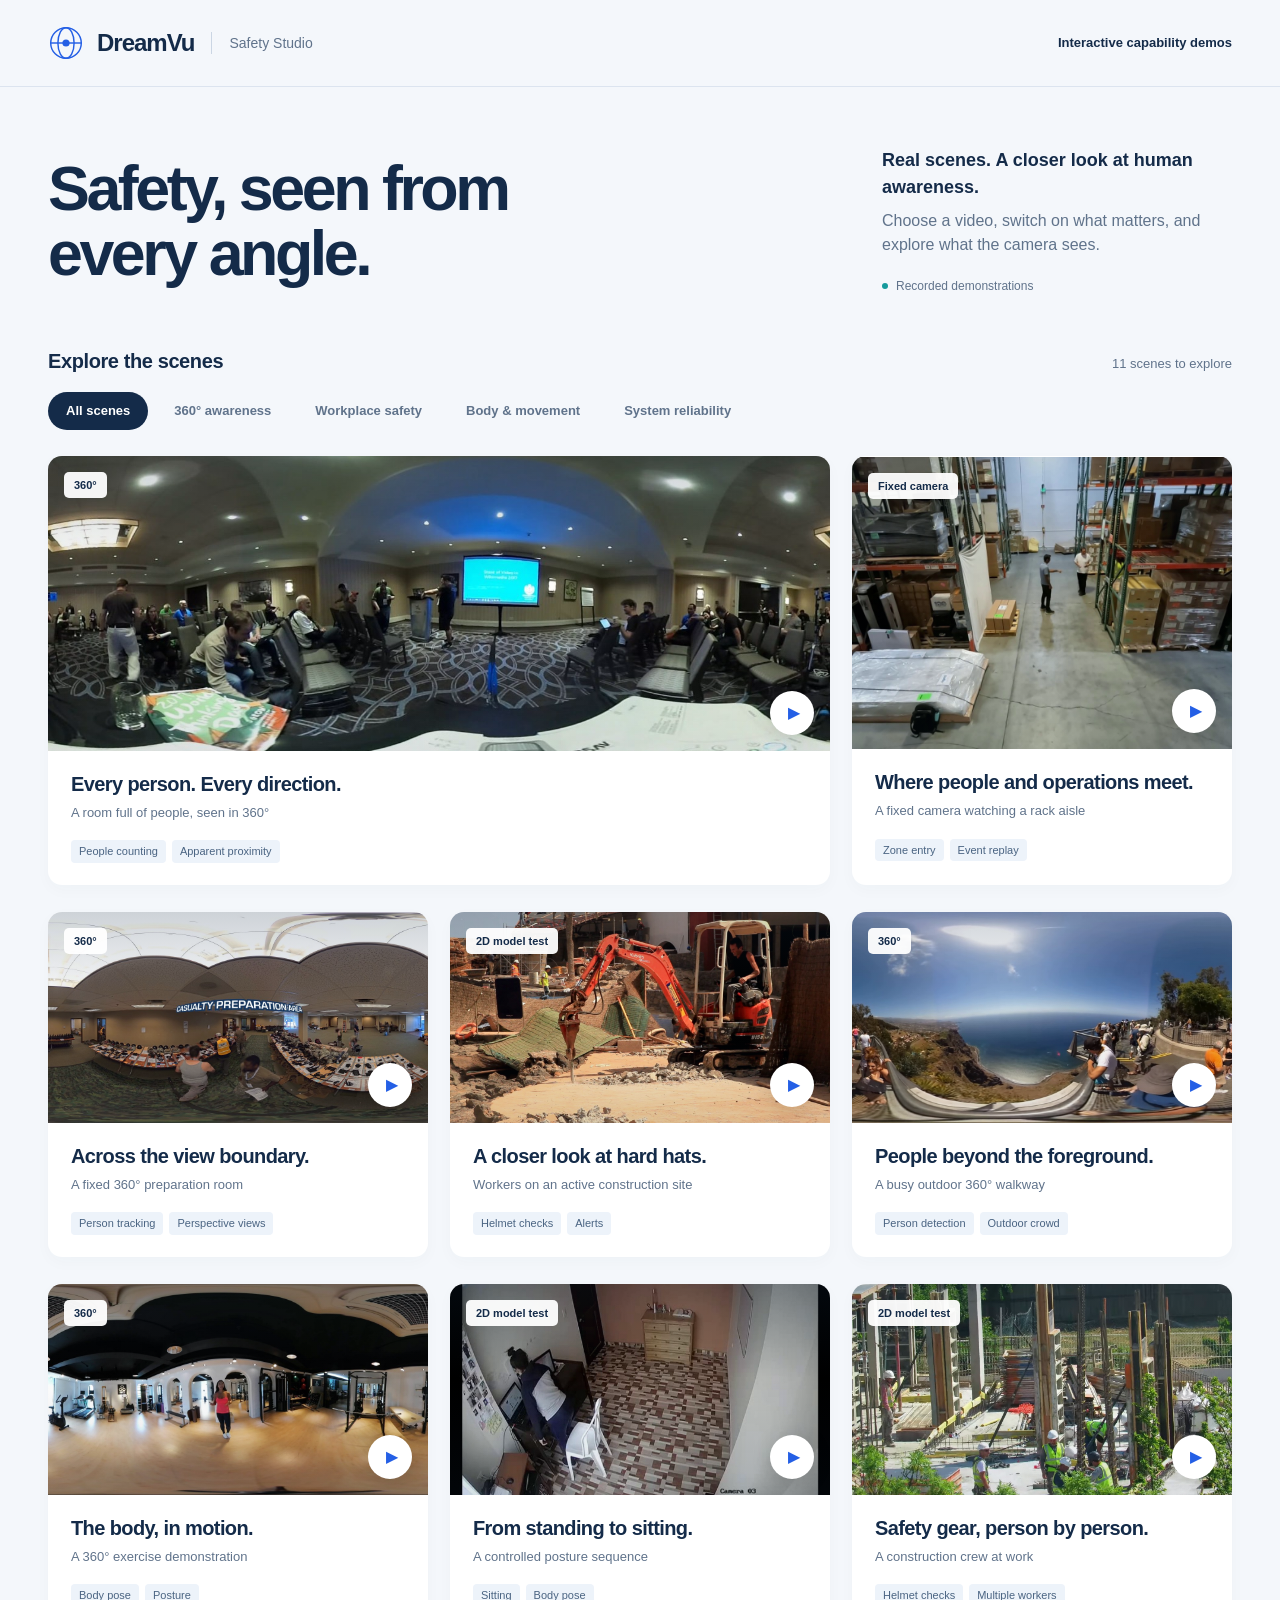
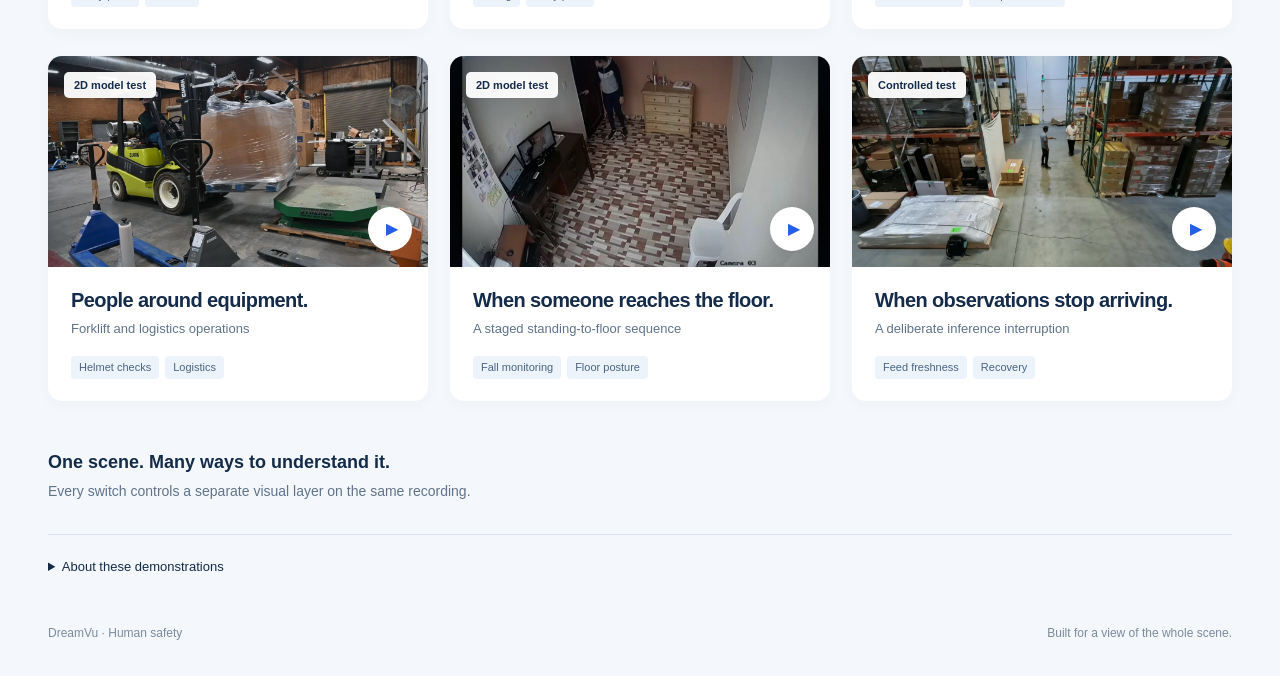
==== index.html @ ffd56cc5 "Publish interactive DreamVu safety demos" ====
<!doctype html>
<html lang="en">
<head>
  <meta charset="utf-8"><meta name="viewport" content="width=device-width,initial-scale=1">
  <meta name="theme-color" content="#f4f7fb">
  <title>DreamVu — Safety Studio</title>
  <link rel="stylesheet" href="demo/style.css">
  <script defer src="demo/catalog.js"></script><script defer src="demo/zone-evaluator.js"></script><script defer src="demo/app.js"></script>
</head>
<body>
  <header class="site-header">
    <a class="brand" href="demo.html" aria-label="DreamVu Safety Studio home">
      <svg viewBox="0 0 40 40" aria-hidden="true"><circle cx="20" cy="20" r="17"/><ellipse cx="20" cy="20" rx="9" ry="17"/><path d="M3 20h34"/><circle cx="20" cy="20" r="4" class="pupil"/></svg>
      <strong>DreamVu</strong><span class="brand-divider"></span><span>Safety Studio</span>
    </a>
    <span class="archive-link">Interactive capability demos</span>
  </header>
  <main class="library" id="library">
    <div class="intro">
      <h1>Safety, seen from<br>every angle.</h1>
      <div class="intro-copy"><p>Real scenes. A closer look at human awareness.</p><p>Choose a video, switch on what matters, and explore what the camera sees.</p><span class="recorded-label"><i></i> Recorded demonstrations</span></div>
    </div>
    <div class="collection-bar"><h2>Explore the scenes</h2><span id="scene-count"></span></div>
    <nav class="filters" aria-label="Filter scenes">
      <button class="filter active" data-filter="all" aria-pressed="true">All scenes</button>
      <button class="filter" data-filter="surround" aria-pressed="false">360° awareness</button>
      <button class="filter" data-filter="workplace" aria-pressed="false">Workplace safety</button>
      <button class="filter" data-filter="body" aria-pressed="false">Body &amp; movement</button>
      <button class="filter" data-filter="system" aria-pressed="false">System reliability</button>
    </nav>
    <div id="scene-grid" class="scene-grid"></div>
    <div class="library-footer"><div><strong>One scene. Many ways to understand it.</strong><p>Every switch controls a separate visual layer on the same recording.</p></div></div>
    <details class="about"><summary>About these demonstrations</summary><p>These are saved model outputs played over recorded footage, not a live camera feed. The models remain prototypes: missed detections, uncertain posture and identity changes can occur. Distance colors use apparent body size; no calibrated distance or Orin real-time performance is claimed. Event logging and feed health are integration views for the core platform.</p><div id="credits"></div></details>
  </main>
  <footer class="site-footer"><span>DreamVu · Human safety</span><span>Built for a view of the whole scene.</span></footer>

  <dialog id="studio" class="studio" aria-labelledby="scene-title">
    <div class="studio-top"><button id="close-studio" class="back-button" aria-label="Close scene and return to library"><span aria-hidden="true">←</span> All scenes</button><div><h2 id="scene-title"></h2><p id="scene-subtitle"></p></div><span id="scene-format" class="format-pill"></span></div>
    <div class="studio-layout">
      <section class="experience" aria-label="Interactive video">
        <div class="player-shell">
          <div class="player-top"><span class="replay-indicator"><i></i> Recorded replay</span><span id="player-count" class="player-count" hidden></span><span id="mode-label">Panorama</span><button id="fullscreen" class="icon-button" title="Expand video" aria-label="Expand video">⛶</button></div>
          <div class="picture" id="picture">
            <video id="source-video" muted playsinline preload="metadata" tabindex="-1" aria-hidden="true"></video>
            <canvas id="scene-canvas" width="1280" height="640" tabindex="0" aria-label="Video with interactive person overlays. Click a person to inspect them."></canvas>
            <div id="loading" class="loading"><span class="loading-ring"></span><strong>Opening the scene</strong><span>Loading video and observations…</span></div>
            <div id="video-error" class="video-error" hidden><strong>This scene could not load.</strong><p id="error-message"></p><button id="retry-scene">Try again</button></div>
          </div>
          <div class="transport">
            <div class="seek-wrap"><div id="event-markers" aria-hidden="true"></div><input id="seek" type="range" min="0" max="100" step="0.01" value="0" aria-label="Video position"></div>
            <div class="transport-row"><button id="play" class="play-button" aria-label="Play video">▶</button><button id="restart" class="icon-button" aria-label="Restart video" title="Restart">↺</button><span id="time-label">0:00 / 0:00</span><span class="transport-spacer"></span><button id="highlight" class="compare-button highlight-button" title="Jump to the selected example moment">Highlight</button><label class="speed-label">Speed <select id="speed" aria-label="Playback speed"><option value="0.5">0.5×</option><option value="1" selected>1×</option><option value="2">2×</option></select></label><button id="raw-button" class="compare-button" aria-pressed="false">Clean video</button></div>
          </div>
        </div>
        <div class="video-caption"><span id="scene-purpose"></span><span class="click-hint">Click a person to inspect</span></div>
        <div id="proximity-legend" class="proximity-legend" hidden><strong>Apparent proximity</strong><span><i class="near"></i>Larger / nearer estimate</span><span><i class="mid"></i>Medium</span><span><i class="far"></i>Smaller / farther estimate</span><button id="proximity-info" aria-expanded="false" aria-controls="proximity-note" title="How proximity is estimated">ⓘ</button></div>
        <p id="proximity-note" class="explanation" hidden>Color is based on angular body size, not measured distance. A larger visible body is usually closer, but posture, body height and occlusion affect this estimate. No distances in meters are available for these clips.</p>
        <div id="zone-editor" class="zone-editor" hidden><div><strong id="zone-editor-title">Define a zone</strong><p id="zone-editor-note">Draw a polygon on the video to evaluate the observed feet.</p></div><div class="zone-editor-actions"><button id="draw-zone">Draw zone</button><button id="finish-zone" hidden>Use this zone</button><button id="cancel-zone" hidden>Cancel</button><button id="clear-zone" hidden>Reset zone</button></div></div>
        <div class="evidence-row">
          <section class="insight-panel" id="insight-panel" aria-label="Current scene observations"><div class="panel-heading"><h3>In this moment</h3><span id="evidence-time"></span></div><div id="insights"></div><div id="person-chips" class="person-chips" aria-label="Inspect a tracked person"></div></section>
          <section id="radar-panel" class="radar-panel" aria-label="Direction map"><div class="panel-heading"><h3>Around the camera</h3><span>360°</span></div><canvas id="radar" width="400" height="280" aria-label="People arranged by bearing; radius is an apparent-size proxy"></canvas><p>Direction from the camera. Radius uses apparent size.</p></section>
        </div>
        <section id="events-panel" class="event-panel"><div class="panel-heading"><h3>Moments worth a closer look</h3><span id="event-count"></span></div><div id="event-list"></div></section>
        <div class="source-note"><span id="source-credit"></span><details><summary>Observation notes</summary><p id="scene-limits"></p><p>Playback speed is independent of inference speed. This is an offline prototype demonstration.</p></details></div>
      </section>
      <aside class="controls-rail" id="scene-controls" aria-label="Scene controls">
        <button id="close-layers" class="mobile-close-layers" aria-label="Close layer controls">Back to video <span aria-hidden="true">↓</span></button>
        <div class="rail-heading"><div><h3>Make the scene yours.</h3><p>Every capability. Your choice of layers.</p></div><button id="reset-layers" class="text-button">Reset</button></div>
        <div class="layer-count"><span id="active-layer-count"></span><span id="available-layer-count"></span></div>
        <div id="layer-list"></div>
        <section class="person-inspector" id="person-inspector"><div class="inspector-idle"><span class="target-icon" aria-hidden="true">⌖</span><h3>Follow one person.</h3><p>Select a marker in the video or a person below it to see their observations.</p></div></section>
        <div class="rail-note"><span class="tiny-dot"></span>Switches change the visualization.<br>The recorded model results stay the same.</div>
      </aside>
    </div>
    <button id="mobile-layers" class="mobile-layers" aria-expanded="false" aria-controls="scene-controls">Adjust layers <span id="mobile-layer-count"></span></button>
  </dialog>
</body>
</html>
---- demo/style.css ----
:root{--paper:#fff;--bg:#f4f7fb;--ink:#142b49;--muted:#60738b;--blue:#245fe5;--teal:#159a9c;--amber:#eba640;--red:#d94f5c;--line:#dce4ef;--font:'Avenir Next',Avenir,'Segoe UI',sans-serif}
*{box-sizing:border-box}body{margin:0;background:var(--bg);color:var(--ink);font:16px/1.5 var(--font);-webkit-font-smoothing:antialiased}button,input,select{font:inherit}button,a,input,summary{touch-action:manipulation}button{cursor:pointer}button:disabled{cursor:wait;opacity:.5}a{color:inherit;text-decoration:none}button:focus-visible,a:focus-visible,summary:focus-visible,input:focus-visible,select:focus-visible,canvas:focus-visible{outline:3px solid #e4ad3e;outline-offset:4px}button{color:inherit}button::-moz-focus-inner{border:0}[hidden]{display:none!important}
.site-header{max-width:1504px;margin:auto;padding:25px 48px;display:flex;justify-content:space-between;align-items:center;border-bottom:1px solid var(--line)}.brand{display:flex;gap:13px;align-items:center}.brand svg{width:36px;height:36px;stroke:var(--blue);stroke-width:1.6;fill:none}.brand .pupil{fill:var(--blue);stroke:none}.brand strong{font-size:24px;letter-spacing:-1px}.brand>span:last-child{font-size:14px;color:var(--muted)}.brand-divider{width:1px;height:22px;background:#cbd6e4;margin:0 4px}.archive-link{font-size:13px;font-weight:600}.archive-link span{color:var(--blue);margin-left:10px;font-size:20px}.archive-link:hover{color:var(--blue)}.library{max-width:1504px;padding:0 48px;margin:auto}.intro{display:flex;gap:60px;align-items:center;justify-content:space-between;padding:60px 0 51px}.intro h1{font-size:clamp(42px,4.9vw,74px);font-weight:600;line-height:1.04;letter-spacing:-.055em;margin:0}.intro-copy{max-width:350px;font-size:16px;color:var(--muted)}.intro-copy p:first-child{font-size:18px;font-weight:600;color:var(--ink);margin-bottom:8px}.intro-copy p{margin:0 0 20px}.recorded-label{font-size:12px;display:flex;align-items:center;gap:8px}.recorded-label i,.replay-indicator i{width:6px;height:6px;display:inline-block;border-radius:50%;background:var(--teal)}.collection-bar{display:flex;align-items:baseline;justify-content:space-between}.collection-bar h2{font-size:20px;margin:0 0 16px;font-weight:600;letter-spacing:-.4px}.collection-bar>span{color:var(--muted);font-size:13px}.filters{display:flex;gap:8px;flex-wrap:wrap;margin-bottom:26px}.filter{background:transparent;padding:8px 17px;border:1px solid transparent;border-radius:24px;color:var(--muted);font-size:13px;font-weight:600}.filter.active{background:var(--ink);color:white}.filter:not(.active):hover{border-color:#c5d2e2;color:var(--ink)}
.scene-grid{display:grid;grid-template-columns:repeat(6,minmax(0,1fr));gap:27px 22px}.scene-card{grid-column:span 2;border:0;padding:0;background:var(--paper);text-align:left;overflow:hidden;border-radius:14px;box-shadow:0 5px 16px #18395507;transition:box-shadow .2s,transform .2s;position:relative}.scene-card:hover{transform:translateY(-3px);box-shadow:0 12px 28px #17385915}.scene-card.featured{grid-column:span 4}.scene-card .poster{aspect-ratio:1.8;position:relative;overflow:hidden;background:#d9e4ec}.scene-card.featured .poster{aspect-ratio:2.65}.scene-card.featured+.scene-card .poster{aspect-ratio:1.3}.poster img{width:100%;height:100%;object-fit:cover;display:block}.poster::after{content:'';position:absolute;inset:0;background:linear-gradient(180deg,#10274233,transparent 45%,#10274222);pointer-events:none}.format-badge{position:absolute;top:16px;left:16px;padding:5px 10px;background:#fffffff2;border-radius:5px;font-size:11px;font-weight:600;z-index:1;color:var(--ink)}.play-orb{position:absolute;right:16px;bottom:16px;border-radius:50%;width:44px;height:44px;display:grid;place-items:center;background:#fff;color:var(--blue);box-shadow:0 3px 20px #0002;z-index:1;font-size:16px;padding-left:3px;transition:background .2s,color .2s}.scene-card:hover .play-orb{background:var(--blue);color:white}.card-copy{padding:21px 23px 22px}.card-copy h3{font-size:20px;line-height:1.2;font-weight:600;letter-spacing:-.6px;margin:0 0 7px}.card-copy p{font-size:13px;color:var(--muted);margin:0 0 18px}.tags{display:flex;gap:6px;flex-wrap:wrap}.tags span{font-size:11px;padding:3px 8px;border-radius:4px;background:#edf3fa;color:#4a6482}.library-footer{display:flex;justify-content:space-between;gap:20px;align-items:center;padding:48px 0 27px}.library-footer strong{font-size:18px;font-weight:600}.library-footer p{color:var(--muted);font-size:14px;margin:5px 0}.library-footer a{font-size:13px;color:var(--blue);font-weight:600;white-space:nowrap}.about{border-top:1px solid var(--line);padding:22px 0;color:var(--muted);font-size:13px}.about summary{cursor:pointer;width:max-content;color:var(--ink)}.about p{max-width:85ch}.about #credits{columns:2;column-gap:32px}.about #credits p{break-inside:avoid}.site-footer{max-width:1504px;margin:auto;padding:26px 48px 34px;color:#7a8b9e;font-size:12px;display:flex;justify-content:space-between}
.studio{border:0;padding:0;margin:0;background:#f4f7fb;color:var(--ink);width:100vw;max-width:none;height:100dvh;max-height:none;overflow:auto}.studio::backdrop{background:#122843b3}.studio-top{height:90px;display:flex;align-items:center;gap:28px;padding:0 32px;background:var(--paper);border-bottom:1px solid var(--line);position:sticky;top:0;z-index:5}.back-button{border:0;background:none;font-size:13px;font-weight:600;display:flex;gap:12px;align-items:center;padding:12px 16px 12px 0;white-space:nowrap;border-right:1px solid var(--line)}.back-button span{font-size:24px;color:var(--blue)}.studio-top h2{font-size:22px;font-weight:600;letter-spacing:-.65px;margin:0;line-height:1.2}.studio-top p{font-size:12px;margin:4px 0 0;color:var(--muted)}.format-pill{margin-left:auto;font-size:12px;border:1px solid var(--line);padding:6px 13px;border-radius:5px;white-space:nowrap}.studio-layout{display:grid;grid-template-columns:minmax(0,1fr) 304px;gap:28px;max-width:1700px;margin:auto;padding:28px 32px 44px}.experience{min-width:0}.player-shell{border-radius:12px;overflow:hidden;background:#10223b;color:white;box-shadow:0 8px 30px #122b4910}.player-top{display:flex;align-items:center;gap:16px;height:43px;padding:0 18px;font-size:11px;color:#bdcce1}.replay-indicator{display:flex;align-items:center;gap:8px}.replay-indicator i{background:#67d3cc}.player-top #mode-label{margin-left:auto}.player-top .icon-button{font-size:19px;padding:0 3px;color:#fff}.picture{position:relative;background:#0e2036;min-height:180px;overflow:hidden}#source-video{position:absolute;width:1px;height:1px;opacity:0;pointer-events:none;z-index:-1}#scene-canvas{display:block;width:100%;height:auto;cursor:crosshair;outline-offset:-4px}.loading,.video-error{position:absolute;inset:0;display:flex;flex-direction:column;align-items:center;justify-content:center;background:#10223bf0;gap:9px;text-align:center;padding:20px}.loading>strong{font-size:18px;font-weight:500}.loading>span:last-child{color:#a8bbd1;font-size:13px}.loading-ring{border:2px solid #ffffff20;border-top-color:#79a5ff;border-radius:50%;width:32px;height:32px;animation:spin .9s linear infinite;margin-bottom:12px}.video-error p{font-size:13px;max-width:50ch}.video-error button{padding:8px 16px;border:0;border-radius:6px;background:white;color:var(--ink)}@keyframes spin{to{transform:rotate(360deg)}}.transport{padding:0 18px 8px}.seek-wrap{position:relative;height:25px;display:flex;align-items:center}.seek-wrap input{width:100%;margin:0;accent-color:#6f9bff;cursor:pointer;z-index:1;height:6px}.seek-wrap input::-webkit-slider-runnable-track{border-radius:5px}.transport-row{display:flex;align-items:center;gap:15px;min-height:43px}.play-button{border:0;background:#fff;color:var(--ink);width:34px;height:34px;border-radius:50%;font-size:13px;padding:0}.icon-button{border:0;background:transparent;color:inherit;padding:3px;font-size:23px}.transport-spacer{flex:1}#time-label{font-size:12px;font-variant-numeric:tabular-nums;color:#c4d0e0;white-space:nowrap}.speed-label{font-size:11px;color:#92a6bf;display:flex;align-items:center;gap:6px}.speed-label select{font-size:12px;color:#fff;background:#1f3856;border:0;border-radius:5px;padding:5px 4px;cursor:pointer}.compare-button{font-size:11px;border:1px solid #52657e;color:#dae6f7;background:transparent;padding:5px 11px;border-radius:5px}.compare-button[aria-pressed=true]{background:#d6e5fa;color:#142b49;border-color:#d6e5fa}.event-marker{position:absolute;width:4px;height:8px;border-radius:2px;background:#e1ab64;top:19px;pointer-events:none}.event-marker.critical{background:#fa8290}.video-caption{display:flex;justify-content:space-between;gap:24px;padding:12px 2px;font-size:12px;color:var(--muted)}.click-hint{font-size:11px;color:var(--blue);white-space:nowrap}.proximity-legend{display:flex;align-items:center;flex-wrap:wrap;gap:9px 16px;padding:12px 16px;margin:2px 0 18px;background:#eaf0f8;border-radius:8px;font-size:10px;color:#49617c}.proximity-legend strong{font-size:11px;font-weight:600;color:var(--ink)}.proximity-legend span{display:flex;gap:6px;align-items:center}.proximity-legend i{width:8px;height:8px;border-radius:50%}.near{background:#eead51}.mid{background:#6596ff}.far{background:#48ccc0}.proximity-legend button{margin-left:auto;border:0;background:none;font-size:16px;color:#56708d}.explanation{font-size:12px;color:var(--muted);padding:0 12px 12px;max-width:80ch}.evidence-row{display:grid;grid-template-columns:minmax(0,1fr) 280px;gap:20px;margin-top:8px}.evidence-row:has(.radar-panel[hidden]){grid-template-columns:1fr}.insight-panel,.radar-panel,.event-panel{background:white;border-radius:10px;padding:18px 20px;min-width:0}.panel-heading{display:flex;align-items:baseline;justify-content:space-between;gap:12px;margin-bottom:15px}.panel-heading h3{font-weight:600;font-size:14px;margin:0;letter-spacing:-.2px}.panel-heading>span{font-size:11px;color:var(--muted)}.big-reading{display:flex;align-items:baseline;gap:10px}.big-reading strong{font-size:48px;line-height:1.1;letter-spacing:-2px;font-weight:500;font-variant-numeric:tabular-nums}.big-reading span{font-size:13px;color:var(--muted)}.sub-reading{color:var(--muted);font-size:11px;margin:7px 0 13px}.spark{width:100%;height:40px;display:block;margin-top:10px}.reading-split{display:flex;gap:19px;flex-wrap:wrap;margin:8px 0}.reading-split>span{font-size:11px;color:var(--muted)}.reading-split strong{display:block;color:var(--ink);font-size:22px;font-weight:500;line-height:1.25}.reading-split .alarm strong{color:var(--red)}.reading-split .good strong{color:var(--teal)}.person-chips{display:flex;gap:6px;flex-wrap:wrap;margin-top:12px}.person-chip{border:1px solid var(--line);background:transparent;border-radius:5px;padding:4px 9px;font-size:10px;display:flex;align-items:center;gap:5px}.person-chip i{width:5px;height:5px;border-radius:50%;background:var(--blue)}.person-chip.selected{background:#ecf3ff;border-color:#8daeea;color:var(--blue)}.radar-panel{padding-bottom:8px}.radar-panel canvas{width:100%;height:auto;display:block;margin:-10px auto -8px}.radar-panel p{font-size:10px;text-align:center;color:var(--muted);margin:0 0 4px}.event-panel{margin-top:20px}.event-panel .panel-heading{margin-bottom:8px}#event-list{max-height:250px;overflow:auto}.event-row{display:flex;align-items:center;gap:12px;text-align:left;width:100%;background:none;border:0;border-bottom:1px solid #eff2f7;padding:11px 2px;font-size:12px}.event-row:last-child{border-bottom:0}.event-row .event-time{font-size:11px;font-variant-numeric:tabular-nums;color:var(--blue);background:#edf3ff;padding:4px 8px;border-radius:4px;white-space:nowrap}.event-row .event-icon{width:7px;height:7px;border-radius:50%;background:var(--teal);flex-shrink:0}.event-row.critical .event-icon{background:var(--red)}.event-row.upcoming{opacity:.55}.event-row:hover{background:#f6f9ff;opacity:1}.event-row.current{background:#edf3ff}.event-row .replay-arrow{margin-left:auto;color:var(--blue);font-size:16px}.event-empty{font-size:12px;color:var(--muted);padding:12px 0}.source-note{padding:22px 2px;font-size:10px;color:var(--muted);line-height:1.7}.source-note details{margin-top:8px}.source-note summary{cursor:pointer;color:#48627f}.source-note p{font-size:11px;max-width:90ch}.controls-rail{background:white;border-radius:10px;padding:23px 20px 17px;align-self:start;position:sticky;top:118px;max-height:calc(100dvh - 143px);overflow:auto}.rail-heading{display:flex;align-items:flex-start;justify-content:space-between;gap:8px}.rail-heading h3{margin:0;font-size:17px;font-weight:600;letter-spacing:-.4px}.rail-heading p{margin:5px 0 0;color:var(--muted);font-size:11px}.text-button{border:0;background:none;color:var(--blue);font-size:11px;padding:4px 0}.layer-count{display:flex;justify-content:space-between;font-size:9px;color:#8191a6;padding:22px 0 8px;border-bottom:1px solid var(--line)}.layer-count>span:first-child{color:#46607e}.layer-toggle{display:flex;align-items:center;gap:12px;width:100%;padding:13px 0;background:none;border:0;border-bottom:1px solid #eef2f6;text-align:left}.layer-copy{flex:1}.layer-copy strong{font-size:12px;display:block;font-weight:600;line-height:1.25}.layer-copy small{display:block;color:var(--muted);font-size:10px;line-height:1.3;margin-top:3px}.switch{width:31px;height:18px;background:#d6deea;border-radius:20px;position:relative;flex-shrink:0;transition:background .16s}.switch::after{content:'';width:12px;height:12px;background:white;position:absolute;top:3px;left:3px;border-radius:50%;box-shadow:0 1px 3px #20334823;transition:transform .16s}.layer-toggle[aria-checked=true] .switch{background:var(--blue)}.layer-toggle[aria-checked=true] .switch::after{transform:translateX(13px)}.person-inspector{border:1px solid var(--line);border-radius:8px;padding:18px 14px;margin-top:23px}.inspector-idle{text-align:center;color:var(--muted);padding:8px 2px}.target-icon{color:#8aa4c6;font-size:29px}.inspector-idle h3{font-size:13px;color:var(--ink);font-weight:600;margin:3px 0 7px}.inspector-idle p{font-size:11px;line-height:1.5;margin:0}.person-inspector .person-heading{display:flex;align-items:center;justify-content:space-between;gap:10px}.person-heading h3{font-size:16px;margin:0}.person-heading button{background:none;border:0;font-size:20px;color:var(--muted);padding:0 4px}.observed-state{font-size:10px;color:var(--teal);margin:3px 0 13px}.observed-state.held{color:#ad741c}.person-inspector dl{margin:0;display:grid;grid-template-columns:1fr auto;gap:9px;font-size:11px}.person-inspector dt{color:var(--muted)}.person-inspector dd{margin:0;font-weight:600;text-align:right}.person-inspector .inspector-note{font-size:10px;line-height:1.4;color:var(--muted);margin:14px 0 0}.rail-note{font-size:9px;color:#8595a8;line-height:1.65;margin:18px 0 0;padding-left:13px;position:relative}.tiny-dot{position:absolute;left:0;top:6px;width:4px;height:4px;background:#a1b4cc;border-radius:50%}.status-strip{padding:9px 12px;font-size:12px;border-radius:5px;background:#e5f5f1;color:#187f74;margin:8px 0}.status-strip.stale{background:#fff0f1;color:#b63c48}.progress-track{height:6px;background:#e9eff6;border-radius:6px;overflow:hidden;margin:11px 0}.progress-track i{display:block;height:100%;background:var(--blue)}.posture-bars{display:flex;gap:4px;height:8px;margin:12px 0}.posture-bars span{border-radius:3px}.empty-layer-message{font-size:13px;color:var(--muted);line-height:1.7;padding:12px 0}
#scene-canvas{width:auto;height:auto;max-width:100%;max-height:64vh;margin:auto}
.picture:fullscreen{display:flex;align-items:center;justify-content:center;background:#0e2036}.picture:fullscreen #scene-canvas{max-height:100vh;max-width:100vw}
@media(min-width:1600px){.studio-layout{grid-template-columns:minmax(0,1fr) 330px;gap:32px}.layer-copy strong{font-size:13px}.layer-copy small{font-size:11px}.controls-rail{padding:25px}}
@media(max-width:1050px){.site-header,.library{padding-left:26px;padding-right:26px}.intro{gap:30px;padding-top:42px}.intro-copy{max-width:290px}.studio-layout{grid-template-columns:minmax(0,1fr) 260px;padding:20px;gap:18px}.studio-top{padding:0 20px;gap:20px;height:80px}.controls-rail{padding:18px 15px;top:100px;max-height:calc(100dvh - 120px)}.studio-top h2{font-size:18px}.evidence-row{grid-template-columns:1fr}.radar-panel{display:none}.click-hint{display:none}.card-copy{padding:18px}.card-copy h3{font-size:17px}.scene-card.featured .poster{aspect-ratio:2.3}.scene-card.featured+.scene-card .poster{aspect-ratio:1.14}}
@media(max-width:760px){.site-header{padding:18px 20px}.brand>span:last-child,.brand-divider{display:none}.brand strong{font-size:23px}.archive-link{font-size:11px}.brand svg{width:30px;height:30px}.library{padding:0 20px}.intro{display:block;padding:35px 0 30px}.intro h1{font-size:46px}.intro-copy{max-width:450px;margin-top:22px}.intro-copy p:first-child{font-size:15px}.intro-copy p{font-size:13px;margin-bottom:12px}.intro-copy .recorded-label{font-size:10px}.scene-grid{grid-template-columns:repeat(2,minmax(0,1fr));gap:18px 14px}.scene-card,.scene-card.featured{grid-column:span 1}.scene-card.featured{grid-column:span 2}.scene-card.featured+.scene-card .poster,.scene-card .poster{aspect-ratio:1.5}.scene-card.featured .poster{aspect-ratio:2.1}.card-copy{padding:15px}.card-copy h3{font-size:17px}.card-copy p{font-size:11px;margin-bottom:12px}.tags span{font-size:9px}.format-badge{font-size:9px;left:10px;top:10px}.play-orb{width:34px;height:34px;right:10px;bottom:10px;font-size:13px}.filters{gap:2px;margin-bottom:21px}.filter{font-size:11px;padding:7px 12px}.collection-bar h2{font-size:18px}.library-footer{display:block;padding:32px 0 22px}.library-footer a{display:inline-block;margin-top:12px}.library-footer strong{font-size:16px}.library-footer p{font-size:12px}.about #credits{columns:1}.site-footer{padding:20px;font-size:10px}.studio-top{padding:12px 16px;gap:12px;height:auto;min-height:78px}.studio-top h2{font-size:16px}.studio-top p{font-size:10px}.back-button{font-size:0;gap:0;padding-right:14px}.back-button span{font-size:26px}.format-pill{font-size:9px;padding:5px 8px}.studio-layout{display:flex;flex-direction:column;padding:14px;gap:18px}.controls-rail{position:static;max-height:none;order:2;display:block}.experience{order:1}.evidence-row{display:block}.radar-panel{display:none!important}.controls-rail #layer-list{display:grid;grid-template-columns:1fr 1fr;column-gap:20px}.player-top{height:34px;padding:0 12px;font-size:9px}.transport{padding:0 12px 6px}.transport-row{gap:10px}.compare-button{font-size:10px;padding:5px 8px}.speed-label{font-size:0}.speed-label select{font-size:11px}#time-label{font-size:11px}.video-caption{font-size:11px}.proximity-legend{gap:8px 10px;font-size:9px;padding:10px}.person-inspector{margin-top:16px}.source-note{padding-bottom:0}.event-panel{margin-top:14px}.insight-panel{padding:16px}.studio .controls-rail{scroll-margin-top:90px}.picture{min-height:120px}}
@media(max-width:420px){.scene-grid{grid-template-columns:1fr}.scene-card.featured{grid-column:span 1}.scene-card .poster,.scene-card.featured+.scene-card .poster{aspect-ratio:1.9}.intro h1{font-size:41px}.site-footer span:last-child{display:none}.format-pill{display:none}.studio-top h2{font-size:16px}.controls-rail #layer-list{grid-template-columns:1fr}}
@media(prefers-reduced-motion:reduce){*,*::before,*::after{animation:none!important;transition:none!important;scroll-behavior:auto!important}}
/* Keep controls beside the footage on desktop and within reach on a phone. */
.mobile-layers,.mobile-close-layers{display:none}
@media(max-width:760px){
  .mobile-layers{display:flex;align-items:center;gap:10px;position:fixed;right:20px;bottom:18px;z-index:7;background:var(--blue);color:white;border:0;border-radius:24px;padding:12px 18px;box-shadow:0 5px 22px #173c7b40;font-size:13px;font-weight:600}
  .mobile-layers span{display:grid;place-items:center;min-width:20px;height:20px;border-radius:50%;background:#ffffff2a;font-size:11px}
  .mobile-layers[aria-expanded=true]{display:none}
  .studio .controls-rail{display:none}
  .studio .controls-rail.mobile-open{display:block;position:fixed;left:14px;right:14px;bottom:12px;top:auto;max-height:48dvh;overflow:auto;z-index:7;box-shadow:0 -8px 45px #122b4933;border:1px solid #dce4ef;overscroll-behavior:contain}
  .mobile-close-layers{display:flex;justify-content:space-between;align-items:center;width:100%;border:0;border-bottom:1px solid var(--line);background:#fff;color:var(--blue);font-size:12px;padding:0 0 12px;margin-bottom:14px;font-weight:600}
  .mobile-close-layers span{font-size:18px}
  .studio-layout{padding-bottom:80px}.transport-row{gap:8px;flex-wrap:wrap}.transport-spacer{min-width:0}.highlight-button{font-size:9px;padding:5px 7px}
  .controls-rail #layer-list{grid-template-columns:1fr 1fr;column-gap:16px}.layer-copy small{font-size:9px}.layer-toggle{gap:8px;min-height:63px}.switch{width:28px}.layer-toggle[aria-checked=true] .switch::after{transform:translateX(10px)}
}
@media(max-width:760px){.transport-row #restart{display:none}.mobile-close-layers{position:sticky;top:0;z-index:2;background:white;padding-top:8px}}
@media(max-width:760px){.studio .controls-rail.mobile-open{padding-top:0}.mobile-close-layers{padding:12px 0;margin-top:0}.studio:has(.mobile-open) #scene-canvas{max-height:34dvh}}
.player-count{font-size:12px;line-height:1;background:#263f60;color:#e0ebff;padding:6px 10px;border-radius:5px;font-variant-numeric:tabular-nums}
@media(max-width:760px){.player-count{font-size:10px;padding:5px 8px;margin-left:auto}.player-top:has(.player-count:not([hidden])) #mode-label{display:none}}
.layer-toggle:disabled{cursor:not-allowed;opacity:.62}.layer-toggle:disabled .layer-copy small{font-size:10px;color:#775f49}.layer-toggle:disabled .switch{background:#e3e6eb}
.zone-editor{display:flex;align-items:center;gap:20px;justify-content:space-between;padding:15px 18px;margin:4px 0 18px;border:1px solid #c8d9ee;background:#eef4fc;border-radius:9px}.zone-editor strong{font-size:13px}.zone-editor p{font-size:11px;color:var(--muted);margin:4px 0 0;max-width:70ch}.zone-editor-actions{display:flex;gap:7px;flex-shrink:0;flex-wrap:wrap}.zone-editor button{border:1px solid #9dbbe7;color:#2255a3;background:#fff;border-radius:5px;font-size:11px;padding:7px 10px;white-space:nowrap}
@media(max-width:760px){.zone-editor{display:block;padding:12px}.zone-editor-actions{margin-top:10px}.zone-editor p{font-size:10px}}
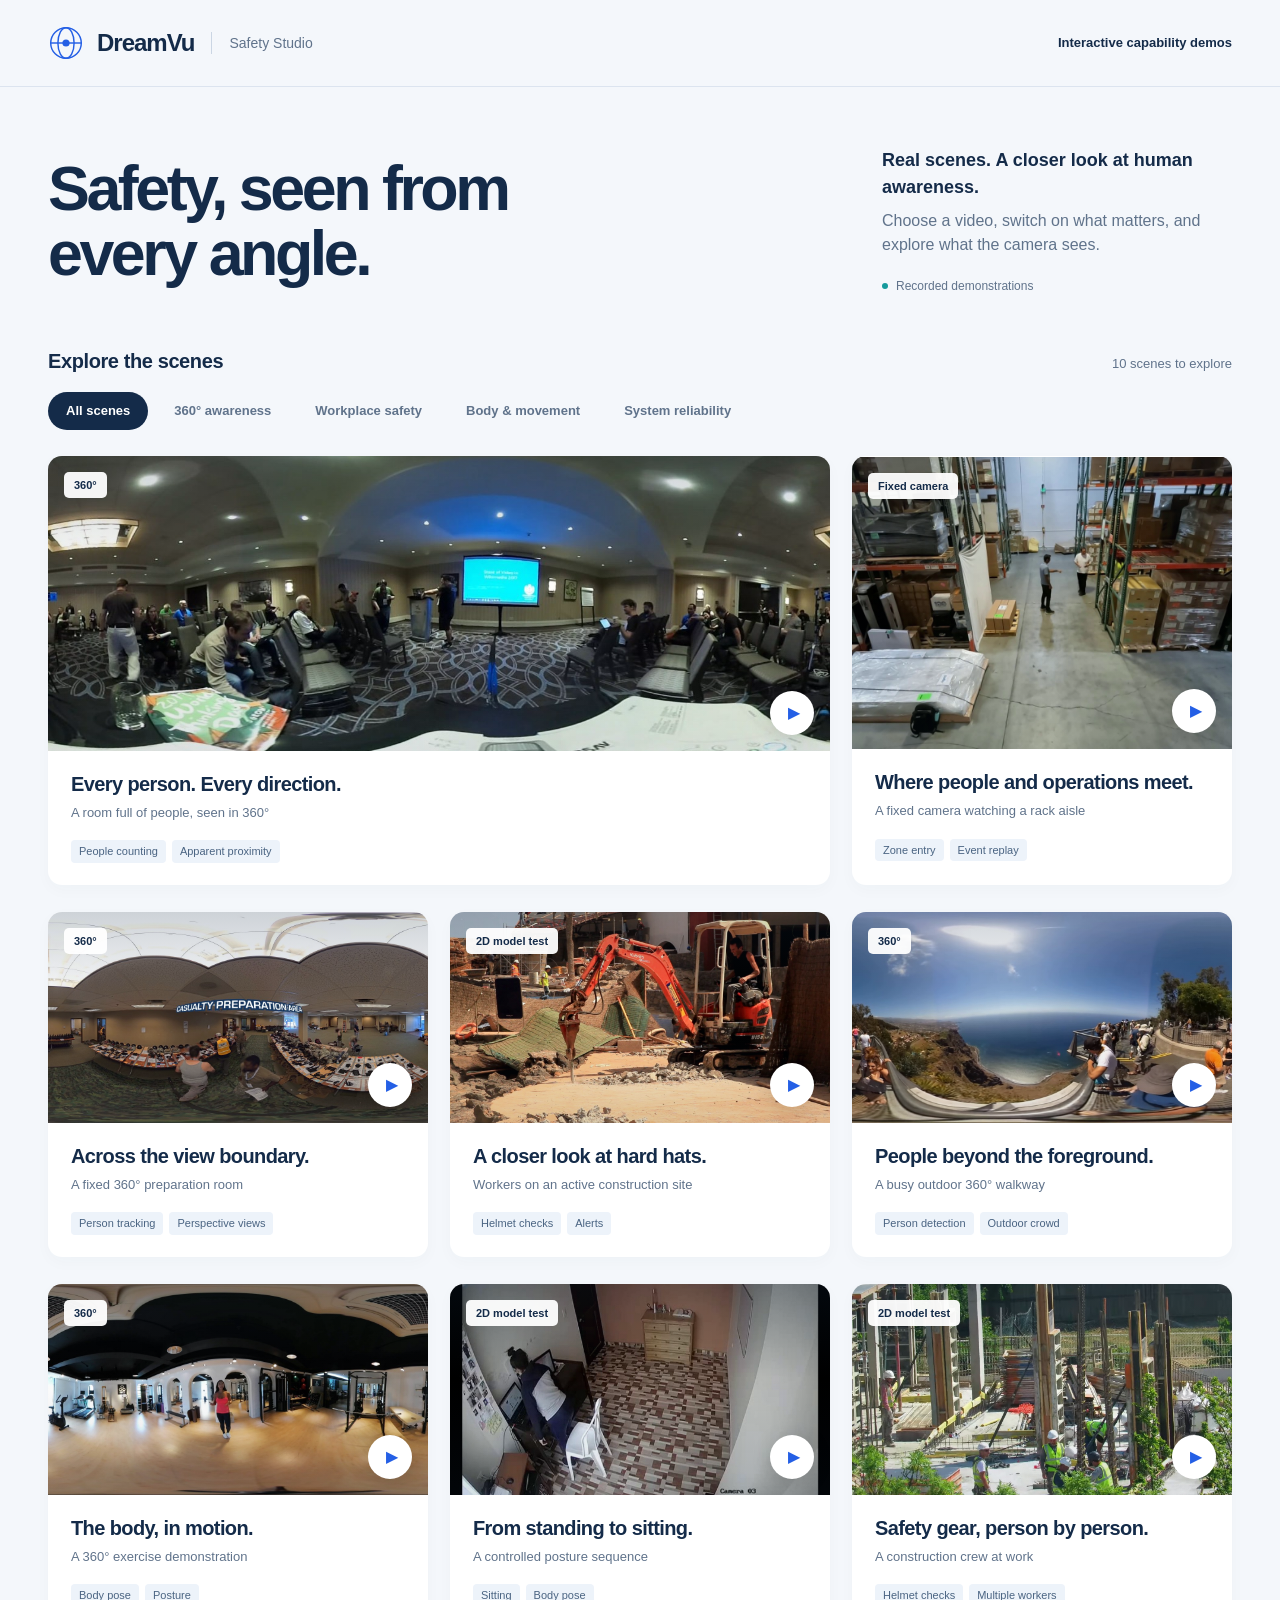
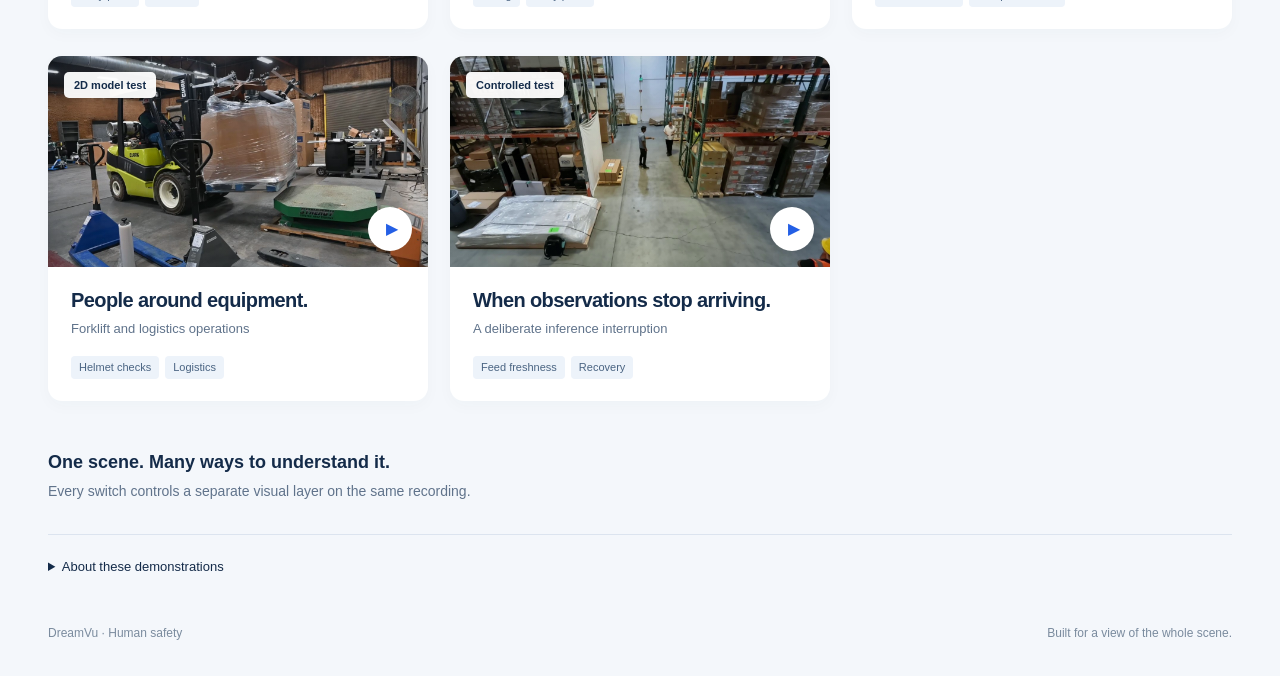
==== commit 1f1fa67c: "Hide fall alarm controls and example from the shared demo" ====
--- a/index.html
+++ b/index.html
@@ -5,7 +5,7 @@
   <meta name="theme-color" content="#f4f7fb">
   <title>DreamVu — Safety Studio</title>
   <link rel="stylesheet" href="demo/style.css">
-  <script defer src="demo/catalog.js"></script><script defer src="demo/zone-evaluator.js"></script><script defer src="demo/app.js"></script>
+  <script defer src="demo/catalog.js?v=hide-fall-20261102"></script><script defer src="demo/zone-evaluator.js"></script><script defer src="demo/app.js?v=hide-fall-20261102"></script>
 </head>
 <body>
   <header class="site-header">
